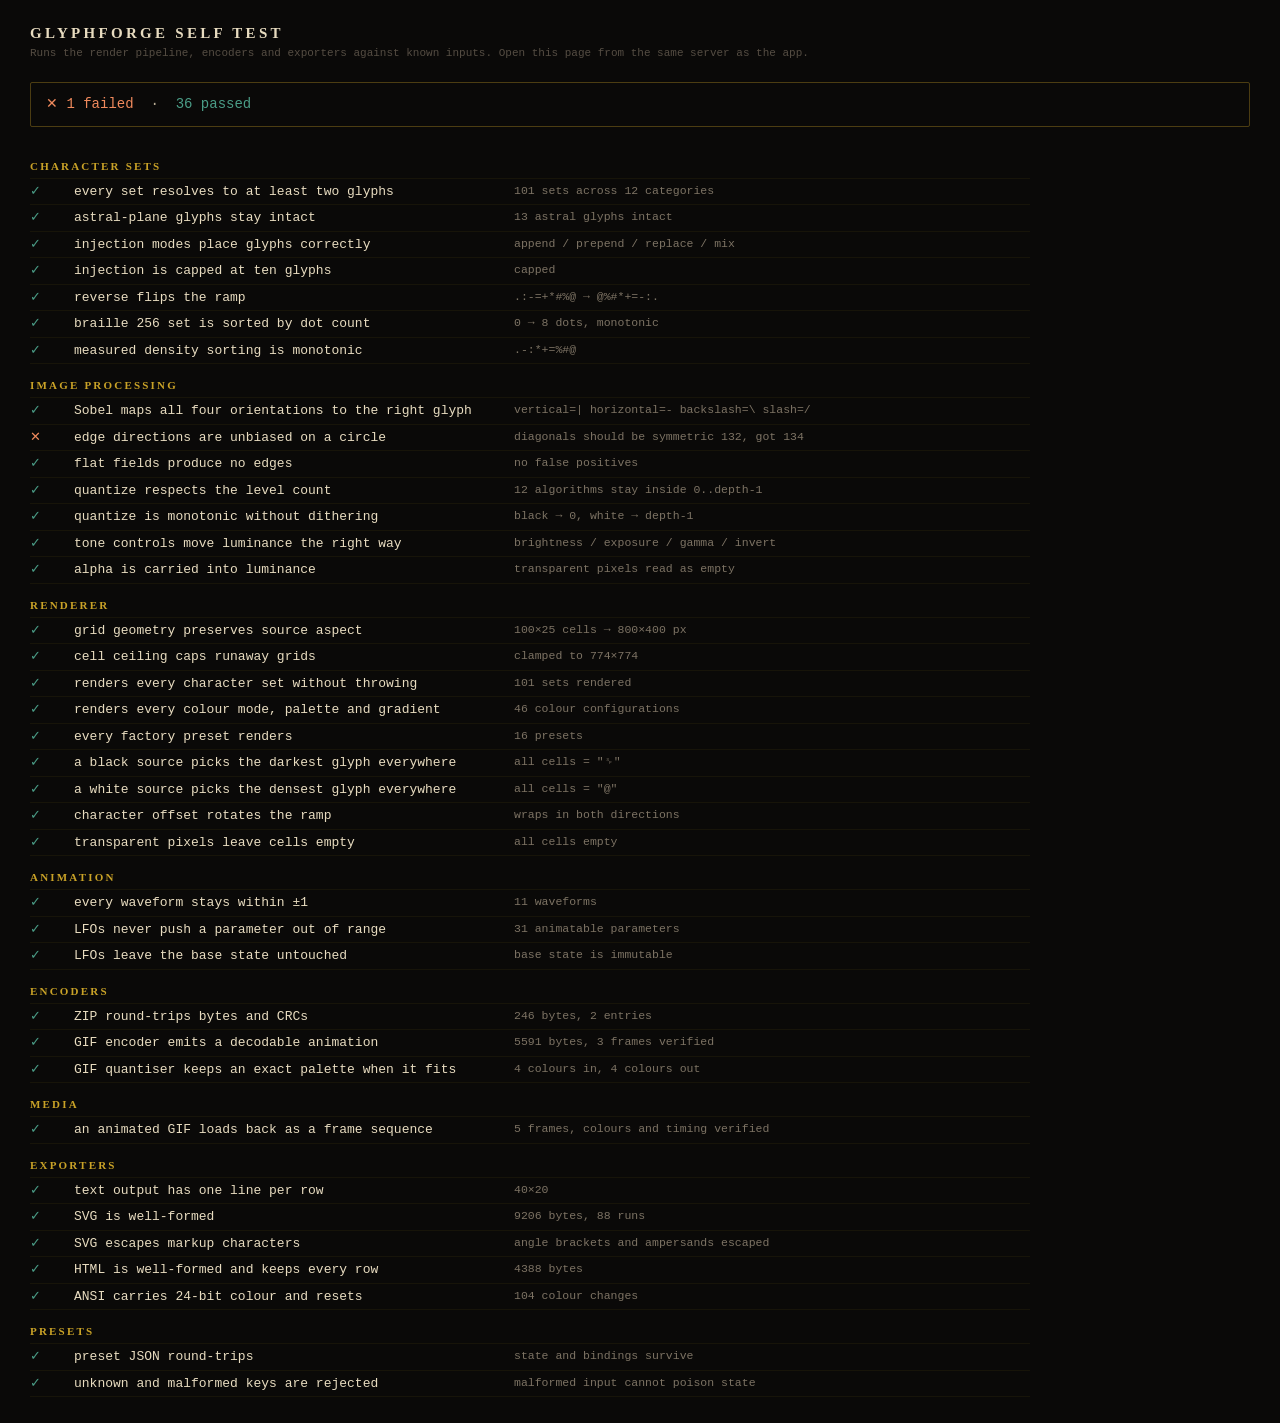
==== tests/test.html @ 23aca5ae "Glyphforge: a browser studio for glyph art A dependency-free ASCII/glyph art generator that runs ent" ====
<!doctype html>
<html lang="en">
<head>
<meta charset="utf-8">
<title>Glyphforge — self test</title>
<style>
  body { background:#0a0908; color:#b8ac94; font:13px/1.5 'IBM Plex Mono',Consolas,monospace; margin:0; padding:26px 30px; }
  h1 { font:600 15px/1 Georgia,serif; letter-spacing:.22em; text-transform:uppercase; color:#e8dcc0; margin:0 0 4px; }
  .sub { color:#554d43; font-size:11px; margin-bottom:20px; }
  #summary { padding:11px 15px; border:1px solid rgba(201,162,39,.34); border-radius:2px; margin-bottom:18px; font-size:14px; }
  .ok  { color:#4a9c86; }
  .bad { color:#f08a5d; }
  table { border-collapse:collapse; width:100%; max-width:1000px; }
  td { padding:3px 10px 3px 0; vertical-align:top; border-bottom:1px solid rgba(201,162,39,.07); }
  td.s { width:34px; }
  td.n { color:#e8dcc0; width:44%; }
  td.d { color:#7d7364; font-size:11.5px; }
  .group { color:#c9a227; font:600 11px/1 Georgia,serif; letter-spacing:.2em; text-transform:uppercase; padding:16px 0 6px; }
</style>
</head>
<body>
<h1>Glyphforge self test</h1>
<div class="sub">Runs the render pipeline, encoders and exporters against known inputs. Open this page from the same server as the app.</div>
<div id="summary">running…</div>
<table id="rows"></table>

<script src="../js/charsets.js"></script>
<script src="../js/palettes.js"></script>
<script src="../js/imageproc.js"></script>
<script src="../js/renderer.js"></script>
<script src="../js/media.js"></script>
<script src="../js/params.js"></script>
<script src="../js/anim.js"></script>
<script src="../js/lib/zip.js"></script>
<script src="../js/lib/gifenc.js"></script>
<script src="../js/exporters.js"></script>
<script src="../js/presets.js"></script>
<script>
(function () {
  'use strict';
  var rows = document.getElementById('rows');
  var pass = 0, fail = 0;

  function group(name) {
    var tr = rows.insertRow();
    var td = tr.insertCell();
    td.colSpan = 3;
    td.className = 'group';
    td.textContent = name;
  }

  var pending = 0;

  function check(name, fn) {
    var row = add('…', '', name, 'running');
    var r;
    try {
      r = fn();
    } catch (e) {
      fail++;
      set(row, '✕', 'bad', e.message);
      return;
    }
    // Several checks decode a blob, which is asynchronous.
    if (r && typeof r.then === 'function') {
      pending++;
      r.then(function (msg) {
        pass++;
        set(row, '✓', 'ok', msg == null || msg === true ? '' : String(msg));
      }, function (e) {
        fail++;
        set(row, '✕', 'bad', e.message);
      }).then(function () { pending--; summarise(); });
    } else {
      pass++;
      set(row, '✓', 'ok', r == null || r === true ? '' : String(r));
    }
  }

  function add(sym, cls, name, detail) {
    var tr = rows.insertRow();
    var a = tr.insertCell(); a.className = 's ' + cls; a.textContent = sym;
    var b = tr.insertCell(); b.className = 'n'; b.textContent = name;
    var c = tr.insertCell(); c.className = 'd'; c.textContent = detail || '';
    return { sym: a, detail: c };
  }

  function set(row, sym, cls, detail) {
    row.sym.className = 's ' + cls;
    row.sym.textContent = sym;
    row.detail.className = 'd' + (cls === 'bad' ? ' bad' : '');
    row.detail.textContent = detail || '';
  }

  function summarise() {
    if (pending > 0) return;
    var s = document.getElementById('summary');
    s.innerHTML = fail === 0
      ? '<span class="ok">✓ all ' + pass + ' checks passed</span>'
      : '<span class="bad">✕ ' + fail + ' failed</span> &nbsp;·&nbsp; <span class="ok">' + pass + ' passed</span>';
  }

  function assert(cond, msg) { if (!cond) throw new Error(msg || 'assertion failed'); }
  function eq(a, b, msg) { if (a !== b) throw new Error((msg || 'expected') + ' ' + JSON.stringify(b) + ', got ' + JSON.stringify(a)); }

  var scratch = document.createElement('canvas');
  var sctx = scratch.getContext('2d', { willReadFrequently: true });
  var source = SS.media.buildDefault();

  /* ── character sets ───────────────────────────────────────────── */
  group('Character sets');

  check('every set resolves to at least two glyphs', function () {
    SS.charsets.ALL.forEach(function (s) {
      var g = SS.charsets.resolve({ setId: s.id, custom: '', injectMode: 'mix' });
      assert(g.length >= 2, s.id + ' resolved to ' + g.length);
      assert(g.every(function (x) { return typeof x === 'string' && x.length > 0; }), s.id + ' has an empty glyph');
    });
    return SS.charsets.count + ' sets across ' + SS.charsets.CATEGORIES.length + ' categories';
  });

  check('astral-plane glyphs stay intact', function () {
    var cards = SS.charsets.BY_ID.cardsBack;
    assert(cards, 'cards set missing');
    // Surrogate pairs must survive as single entries, not be split in half.
    var multi = cards.glyphs.filter(function (g) { return g.codePointAt(0) > 0xFFFF; });
    assert(multi.length > 0, 'no astral glyphs found');
    assert(!cards.glyphs.some(function (g) {
      var c = g.charCodeAt(0);
      return c >= 0xDC00 && c <= 0xDFFF;   // a lone low surrogate = split pair
    }), 'a surrogate pair was split');
    return multi.length + ' astral glyphs intact';
  });

  check('injection modes place glyphs correctly', function () {
    var base = SS.charsets.BY_ID.std10.glyphs.length;
    var app = SS.charsets.resolve({ setId: 'std10', custom: 'AB', injectMode: 'append' });
    eq(app.length, base + 2, 'append length');
    eq(app[app.length - 1], 'B', 'append tail');
    var pre = SS.charsets.resolve({ setId: 'std10', custom: 'AB', injectMode: 'prepend' });
    eq(pre[0], 'A', 'prepend head');
    var rep = SS.charsets.resolve({ setId: 'std10', custom: 'AB', injectMode: 'replace' });
    eq(rep.length, 2, 'replace length');
    var mix = SS.charsets.resolve({ setId: 'std10', custom: 'AB', injectMode: 'mix' });
    eq(mix.length, base + 2, 'mix length');
    assert(mix.indexOf('A') > 0 && mix.indexOf('A') < mix.length - 1, 'mix should not land at an end');
    return 'append / prepend / replace / mix';
  });

  check('injection is capped at ten glyphs', function () {
    var r = SS.charsets.resolve({ setId: 'std10', custom: 'ABCDEFGHIJKLMNOP', injectMode: 'replace' });
    eq(r.length, 10, 'cap');
    return 'capped';
  });

  check('reverse flips the ramp', function () {
    var f = SS.charsets.resolve({ setId: 'std10', custom: '', injectMode: 'mix' });
    var r = SS.charsets.resolve({ setId: 'std10', custom: '', injectMode: 'mix', reverse: true });
    eq(r[0], f[f.length - 1], 'first of reversed');
    return f.join('') + '  →  ' + r.join('');
  });

  check('braille 256 set is sorted by dot count', function () {
    var g = SS.charsets.BY_ID.brDensity.glyphs;
    eq(g.length, 256, 'length');
    function dots(ch) {
      var n = ch.codePointAt(0) - 0x2800, c = 0;
      while (n) { c += n & 1; n >>= 1; }
      return c;
    }
    for (var i = 1; i < g.length; i++) {
      assert(dots(g[i]) >= dots(g[i - 1]), 'not monotonic at ' + i);
    }
    return '0 → 8 dots, monotonic';
  });

  check('measured density sorting is monotonic', function () {
    var sorted = SS.charsets.sortByDensity(Array.from(' .:-=+*#%@'), 'Consolas, monospace');
    var m = SS.charsets.measureDensity(sorted, 'Consolas, monospace');
    for (var i = 1; i < m.length; i++) assert(m[i].v >= m[i - 1].v, 'not monotonic at ' + i);
    eq(sorted[0], ' ', 'space should be lightest');
    return sorted.join('');
  });

  /* ── image processing ─────────────────────────────────────────── */
  group('Image processing');

  check('Sobel maps all four orientations to the right glyph', function () {
    var S = 120;
    function luma(fn) {
      var a = new Float32Array(S * S);
      for (var y = 0; y < S; y++) for (var x = 0; x < S; x++) a[y * S + x] = fn(x, y) ? 1 : 0;
      return a;
    }
    // EDGE_SETS list glyphs as [horizontal, /, vertical, \].
    var cases = [
      ['vertical', function (x) { return x > S / 2; }, 2],
      ['horizontal', function (x, y) { return y > S / 2; }, 0],
      ['backslash', function (x, y) { return (x - y) < 0; }, 3],
      ['slash', function (x, y) { return (x + y) > S; }, 1]
    ];
    var report = [];
    cases.forEach(function (c) {
      var r = SS.imageproc.sobelCells(luma(c[1]), S, S, 12, 12, 0.2, 0);
      var tally = [0, 0, 0, 0], total = 0;
      for (var i = 0; i < r.dir.length; i++) {
        if (r.dir[i] < 0) continue;
        tally[r.dir[i]]++; total++;
      }
      assert(total > 0, c[0] + ': no edges detected at all');
      var best = tally.indexOf(Math.max.apply(null, tally));
      eq(best, c[2], c[0] + ' should pick bucket');
      assert(tally[best] === total, c[0] + ': mixed directions ' + tally.join('/'));
      report.push(c[0] + '=' + Array.from('-/|\\')[best]);
    });
    return report.join('  ');
  });

  check('edge directions are unbiased on a circle', function () {
    // A full circumference should hit all four directions equally. This is the
    // regression guard for sampling the edge pass on the anisotropic cell
    // lattice, which used to tip almost everything to horizontal.
    var cv = document.createElement('canvas');
    cv.width = cv.height = 600;
    var c = cv.getContext('2d');
    c.fillStyle = '#000'; c.fillRect(0, 0, 600, 600);
    c.fillStyle = '#fff'; c.beginPath(); c.arc(300, 300, 200, 0, Math.PI * 2); c.fill();

    var st = Object.assign(SS.params.defaults(), {
      cols: 120, cellW: 7, aspectLock: true, cellRatio: 1,   // square cells
      edgeMode: 'only', edgeSet: 'ascii', edgeStrength: 2,
      edgeThreshold: 0.25, edgeSuper: 3, contrast: 0
    });
    var g = SS.renderer.render(sctx, { el: cv, width: 600, height: 600 }, st);
    var t = { '-': 0, '/': 0, '|': 0, '\\': 0 }, n = 0;
    for (var i = 0; i < g.chars.length; i++) {
      var ch = g.chars[i];
      if (ch == null) continue;
      assert(ch in t, 'unexpected glyph ' + JSON.stringify(ch));
      t[ch]++; n++;
    }
    assert(n > 200, 'only ' + n + ' edge cells found');
    Object.keys(t).forEach(function (k) {
      var share = t[k] / n;
      assert(share > 0.18 && share < 0.32,
        k + ' took ' + (share * 100).toFixed(1) + '% of the circumference');
    });
    eq(t['/'], t['\\'], 'diagonals should be symmetric');
    return Object.keys(t).map(function (k) {
      return k + ' ' + (t[k] / n * 100).toFixed(0) + '%';
    }).join('  ');
  });

  check('flat fields produce no edges', function () {
    var S = 60;
    var flat = new Float32Array(S * S).fill(0.5);
    var r = SS.imageproc.sobelCells(flat, S, S, 10, 10, 0.2, 0);
    var n = 0;
    for (var i = 0; i < r.dir.length; i++) if (r.dir[i] >= 0) n++;
    eq(n, 0, 'edge cells on a flat field');
    return 'no false positives';
  });

  check('quantize respects the level count', function () {
    var n = 400;
    var luma = new Float32Array(n);
    for (var i = 0; i < n; i++) luma[i] = i / (n - 1);
    ['none', 'floyd', 'atkinson', 'jarvis', 'stucki', 'burkes', 'sierra',
     'bayer2', 'bayer4', 'bayer8', 'bayer16', 'noise'].forEach(function (mode) {
      var out = SS.imageproc.quantize(luma, 20, 20, 6, mode, 1);
      for (var k = 0; k < out.length; k++) {
        assert(out[k] >= 0 && out[k] <= 5, mode + ' produced level ' + out[k] + ' outside 0..5');
      }
    });
    return '12 algorithms stay inside 0..depth-1';
  });

  check('quantize is monotonic without dithering', function () {
    var n = 256;
    var luma = new Float32Array(n);
    for (var i = 0; i < n; i++) luma[i] = i / (n - 1);
    var out = SS.imageproc.quantize(luma, n, 1, 8, 'none', 1);
    for (var k = 1; k < n; k++) assert(out[k] >= out[k - 1], 'ramp went backwards at ' + k);
    eq(out[0], 0, 'darkest level');
    eq(out[n - 1], 7, 'lightest level');
    return 'black → 0, white → depth-1';
  });

  check('tone controls move luminance the right way', function () {
    function mid(patch) {
      var img = new ImageData(new Uint8ClampedArray([128, 128, 128, 255]), 1, 1);
      SS.imageproc.applyTone(img, Object.assign(SS.params.defaults(), { contrast: 0 }, patch));
      return img.data[0];
    }
    var base = mid({});
    assert(mid({ brightness: 0.3 }) > base, 'brightness up should brighten');
    assert(mid({ brightness: -0.3 }) < base, 'brightness down should darken');
    assert(mid({ exposure: 1 }) > base, 'exposure up should brighten');
    assert(mid({ invert: true }) < base, 'invert should darken mid-grey up');
    eq(mid({ invert: true }), 255 - base, 'invert is exact');
    assert(mid({ gamma: 2 }) > base, 'gamma > 1 lifts midtones');
    return 'brightness / exposure / gamma / invert';
  });

  check('alpha is carried into luminance', function () {
    var img = new ImageData(new Uint8ClampedArray([255, 255, 255, 0, 255, 255, 255, 255]), 2, 1);
    var l = SS.imageproc.toLuma(img, null, 'rec709');
    eq(l[0], 0, 'transparent white');
    eq(l[1], 1, 'opaque white');
    return 'transparent pixels read as empty';
  });

  /* ── renderer ─────────────────────────────────────────────────── */
  group('Renderer');

  check('grid geometry preserves source aspect', function () {
    var st = Object.assign(SS.params.defaults(), { cols: 100, cellW: 8, aspectLock: true, cellRatio: 2 });
    var g = SS.renderer.computeGeometry(st, 1000, 500);      // 2:1 source
    eq(g.cols, 100, 'cols');
    // rows = cols * (srcH/srcW) * (cellW/cellH) = 100 * .5 * .5 = 25
    eq(g.rows, 25, 'rows');
    eq(g.width / g.height, 2, 'output aspect should match the source');
    return g.cols + '×' + g.rows + ' cells → ' + g.width + '×' + g.height + ' px';
  });

  check('cell ceiling caps runaway grids', function () {
    var st = Object.assign(SS.params.defaults(), { cols: 100000, cellW: 1, cellRatio: 1 });
    var g = SS.renderer.computeGeometry(st, 1000, 1000);
    assert(g.cols * g.rows <= SS.renderer.MAX_CELLS, 'exceeded ceiling: ' + g.cols * g.rows);
    return 'clamped to ' + g.cols + '×' + g.rows;
  });

  check('renders every character set without throwing', function () {
    var st = Object.assign(SS.params.defaults(), { cols: 40, cellW: 6 });
    SS.charsets.ALL.forEach(function (s) {
      st.setId = s.id;
      st.depth = Math.min(12, s.glyphs.length);
      var g = SS.renderer.render(sctx, source, st);
      assert(g, s.id + ' returned no grid');
      eq(g.chars.length, g.cols * g.rows, s.id + ' grid size');
    });
    return SS.charsets.count + ' sets rendered';
  });

  check('renders every colour mode, palette and gradient', function () {
    var st = Object.assign(SS.params.defaults(), { cols: 30, cellW: 6 });
    var n = 0;
    ['mono', 'source', 'palette', 'gradient', 'duotone'].forEach(function (m) {
      st.colorMode = m; SS.renderer.render(sctx, source, st); n++;
    });
    st.colorMode = 'palette';
    SS.palettes.PALETTES.forEach(function (p) { st.paletteId = p.id; SS.renderer.render(sctx, source, st); n++; });
    st.colorMode = 'gradient';
    SS.palettes.GRADIENTS.forEach(function (p) { st.gradientId = p.id; SS.renderer.render(sctx, source, st); n++; });
    return n + ' colour configurations';
  });

  check('every factory preset renders', function () {
    SS.presets.FACTORY.forEach(function (p) {
      var ex = SS.presets.expand(p);
      var st = Object.assign(ex.state, { cols: 50 });
      var g = SS.renderer.render(sctx, source, st);
      assert(g, p.name + ' produced no grid');
    });
    return SS.presets.FACTORY.length + ' presets';
  });

  check('a black source picks the darkest glyph everywhere', function () {
    var cv = document.createElement('canvas');
    cv.width = cv.height = 64;
    var c = cv.getContext('2d');
    c.fillStyle = '#000'; c.fillRect(0, 0, 64, 64);
    var st = Object.assign(SS.params.defaults(), {
      cols: 20, cellW: 6, setId: 'std10', depth: 10,
      contrast: 0, dither: 'none', edgeMode: 'off'
    });
    var g = SS.renderer.render(sctx, { el: cv, width: 64, height: 64 }, st);
    var glyphs = SS.charsets.BY_ID.std10.glyphs;
    for (var i = 0; i < g.chars.length; i++) eq(g.chars[i], glyphs[0], 'cell ' + i);
    return 'all cells = "' + glyphs[0].replace(' ', '␠') + '"';
  });

  check('a white source picks the densest glyph everywhere', function () {
    var cv = document.createElement('canvas');
    cv.width = cv.height = 64;
    var c = cv.getContext('2d');
    c.fillStyle = '#fff'; c.fillRect(0, 0, 64, 64);
    var st = Object.assign(SS.params.defaults(), {
      cols: 20, cellW: 6, setId: 'std10', depth: 10,
      contrast: 0, dither: 'none', edgeMode: 'off'
    });
    var g = SS.renderer.render(sctx, { el: cv, width: 64, height: 64 }, st);
    var glyphs = SS.charsets.BY_ID.std10.glyphs;
    for (var i = 0; i < g.chars.length; i++) eq(g.chars[i], glyphs[glyphs.length - 1], 'cell ' + i);
    return 'all cells = "' + glyphs[glyphs.length - 1] + '"';
  });

  check('character offset rotates the ramp', function () {
    var cv = document.createElement('canvas');
    cv.width = cv.height = 32;
    var c = cv.getContext('2d');
    c.fillStyle = '#000'; c.fillRect(0, 0, 32, 32);
    var base = Object.assign(SS.params.defaults(), {
      cols: 8, cellW: 6, setId: 'std10', depth: 10, contrast: 0, dither: 'none', edgeMode: 'off'
    });
    var glyphs = SS.charsets.BY_ID.std10.glyphs;
    var g0 = SS.renderer.render(sctx, { el: cv, width: 32, height: 32 }, base);
    eq(g0.chars[0], glyphs[0], 'offset 0');
    var g3 = SS.renderer.render(sctx, { el: cv, width: 32, height: 32 }, Object.assign({}, base, { offset: 3 }));
    eq(g3.chars[0], glyphs[3], 'offset 3');
    var gNeg = SS.renderer.render(sctx, { el: cv, width: 32, height: 32 }, Object.assign({}, base, { offset: -1 }));
    eq(gNeg.chars[0], glyphs[glyphs.length - 1], 'offset -1 should wrap');
    return 'wraps in both directions';
  });

  check('transparent pixels leave cells empty', function () {
    var cv = document.createElement('canvas');
    cv.width = cv.height = 32;   // never painted, so fully transparent
    var st = Object.assign(SS.params.defaults(), { cols: 10, cellW: 6, alphaThreshold: 0.5 });
    var g = SS.renderer.render(sctx, { el: cv, width: 32, height: 32 }, st);
    for (var i = 0; i < g.chars.length; i++) eq(g.chars[i], null, 'cell ' + i);
    return 'all cells empty';
  });

  /* ── animation ────────────────────────────────────────────────── */
  group('Animation');

  check('every waveform stays within ±1', function () {
    Object.keys(SS.anim.WAVES).forEach(function (k) {
      var w = SS.anim.WAVES[k];
      for (var i = 0; i <= 400; i++) {
        var v = w(i / 100, 3);
        assert(v >= -1.0001 && v <= 1.0001, k + ' returned ' + v);
        assert(isFinite(v), k + ' returned a non-finite value');
      }
    });
    return Object.keys(SS.anim.WAVES).length + ' waveforms';
  });

  check('LFOs never push a parameter out of range', function () {
    var st = SS.params.defaults();
    SS.params.animatable().forEach(function (p) {
      var b = {};
      b[p.key] = { enabled: true, wave: 'sine', rate: 1, amount: 1, phase: 0, mode: 'sweep', seed: 1 };
      for (var t = 0; t < 4; t += 0.05) {
        var out = SS.anim.apply(st, b, t);
        var max = p.dynamicMax ? p.dynamicMax(st) : p.max;
        assert(out[p.key] >= p.min && out[p.key] <= max,
          p.key + ' hit ' + out[p.key] + ' outside [' + p.min + ',' + max + ']');
      }
    });
    return SS.params.animatable().length + ' animatable parameters';
  });

  check('LFOs leave the base state untouched', function () {
    var st = SS.params.defaults();
    var before = st.gamma;
    SS.anim.apply(st, { gamma: { enabled: true, wave: 'sine', rate: 1, amount: 1, phase: 0.25, mode: 'add', seed: 1 } }, 1.3);
    eq(st.gamma, before, 'base state mutated');
    return 'base state is immutable';
  });

  /* ── encoders ─────────────────────────────────────────────────── */
  group('Encoders');

  check('ZIP round-trips bytes and CRCs', function () {
    var enc = new TextEncoder();
    var payload = enc.encode('hello ▚ glyphforge\nsecond line');
    var blob = SS.zip.build([
      { name: 'a.txt', data: payload },
      { name: 'nested/b.bin', data: new Uint8Array([0, 255, 128, 1, 2, 3]) }
    ]);
    return blob.arrayBuffer().then(function (ab) {
      var u8 = new Uint8Array(ab), dv = new DataView(ab);
      eq(dv.getUint32(0, true), 0x04034b50, 'local header signature');
      eq(dv.getUint32(u8.length - 22, true), 0x06054b50, 'end of central directory signature');
      eq(dv.getUint16(u8.length - 22 + 10, true), 2, 'entry count');
      var nameLen = dv.getUint16(26, true), dataLen = dv.getUint32(18, true);
      eq(new TextDecoder().decode(u8.subarray(30, 30 + nameLen)), 'a.txt', 'first name');
      eq(dv.getUint32(14, true), SS.zip.crc32(payload), 'crc');
      eq(new TextDecoder().decode(u8.subarray(30 + nameLen, 30 + nameLen + dataLen)),
         'hello ▚ glyphforge\nsecond line', 'payload');
      return blob.size + ' bytes, 2 entries';
    });
  });

  check('GIF encoder emits a decodable animation', function () {
    var st = Object.assign(SS.params.defaults(), { cols: 24, cellW: 6, colorMode: 'gradient' });
    var frames = [];
    for (var i = 0; i < 3; i++) {
      st.offset = i * 3;
      SS.renderer.render(sctx, source, st);
      frames.push(sctx.getImageData(0, 0, scratch.width, scratch.height).data);
    }
    // Snapshot the size now: later checks reuse `scratch` and will resize it
    // before these async assertions run.
    var W = scratch.width, H = scratch.height;
    var pal = SS.gifenc.quantize(frames, 64);
    assert(pal.length / 3 <= 64, 'palette overflowed: ' + pal.length / 3);
    var enc = new SS.gifenc.Encoder(W, H, { loop: 0, palette: pal });
    frames.forEach(function (f) { enc.addFrame(f, 100); });
    var blob = enc.finish();

    return blob.arrayBuffer().then(function (ab) {
      var u8 = new Uint8Array(ab), dv = new DataView(ab);
      eq(new TextDecoder().decode(u8.subarray(0, 6)), 'GIF89a', 'header');
      eq(dv.getUint16(6, true), W, 'logical width');
      eq(dv.getUint16(8, true), H, 'logical height');
      eq(u8[u8.length - 1], 0x3B, 'trailer');

      if (typeof ImageDecoder !== 'function') return 'encoded ' + blob.size + ' bytes (no ImageDecoder to verify frames)';
      var dec = new ImageDecoder({ data: ab, type: 'image/gif' });
      return dec.tracks.ready.then(function () {
        return dec.completed;
      }).then(function () {
        var track = dec.tracks.selectedTrack;
        eq(track.frameCount, 3, 'frame count');
        assert(track.animated, 'should be animated');
        return dec.decode({ frameIndex: 1 });
      }).then(function (r) {
        eq(r.image.displayWidth, W, 'decoded width');
        eq(r.image.duration, 100000, 'frame duration (µs)');
        r.image.close();
        dec.close();
        return blob.size + ' bytes, 3 frames verified';
      });
    });
  });

  check('GIF quantiser keeps an exact palette when it fits', function () {
    // 4 distinct colours must survive untouched.
    var px = new Uint8ClampedArray(4 * 4);
    [[255, 0, 0], [0, 255, 0], [0, 0, 255], [17, 17, 17]].forEach(function (c, i) {
      px[i * 4] = c[0]; px[i * 4 + 1] = c[1]; px[i * 4 + 2] = c[2]; px[i * 4 + 3] = 255;
    });
    var pal = SS.gifenc.quantize(px, 256, 1);
    eq(pal.length / 3, 4, 'palette size');
    return '4 colours in, 4 colours out';
  });

  /* ── media ────────────────────────────────────────────────────── */
  group('Media');

  check('an animated GIF loads back as a frame sequence', function () {
    if (!SS.media.hasImageDecoder()) return 'skipped — no ImageDecoder in this browser';

    // Encode a 5-frame GIF with our own encoder, then load it through the real
    // media path. Guards the ImageDecoder handshake: reading selectedTrack
    // before tracks.ready silently turns every animation into a still.
    var cv = document.createElement('canvas');
    cv.width = 120; cv.height = 90;
    var c = cv.getContext('2d', { willReadFrequently: true });
    var colours = ['#f00', '#0f0', '#00f', '#ff0', '#0ff'];
    var datas = [];
    for (var i = 0; i < 5; i++) {
      c.fillStyle = '#000'; c.fillRect(0, 0, 120, 90);
      c.fillStyle = colours[i]; c.fillRect(i * 20, 20, 40, 50);
      datas.push(c.getImageData(0, 0, 120, 90).data);
    }
    var enc = new SS.gifenc.Encoder(120, 90, { loop: 0, palette: SS.gifenc.quantize(datas, 32) });
    datas.forEach(function (d) { enc.addFrame(d, 80); });
    var file = new File([enc.finish()], 'roundtrip.gif', { type: 'image/gif' });

    return SS.media.loadFiles([file]).then(function (src) {
      eq(src.kind, 'animation', 'source kind');
      eq(src.frameCount, 5, 'frame count');
      eq(src.width + 'x' + src.height, '120x90', 'dimensions');
      assert(Math.abs(src.duration - 0.4) < 0.01, 'duration was ' + src.duration);
      assert(typeof src.advance === 'function', 'sequence sources must expose advance()');

      // Each frame must carry its own colour block in the right place.
      var probe = document.createElement('canvas');
      probe.width = 120; probe.height = 90;
      var pc = probe.getContext('2d', { willReadFrequently: true });
      var expect = [[255, 0, 0], [0, 255, 0], [0, 0, 255], [255, 255, 0], [0, 255, 255]];
      for (var k = 0; k < 5; k++) {
        src.frameIndex = k;
        pc.clearRect(0, 0, 120, 90);
        pc.drawImage(src.el, 0, 0);
        var d = pc.getImageData(30 + k * 20, 45, 1, 1).data;
        eq(d[0] + ',' + d[1] + ',' + d[2], expect[k].join(','), 'frame ' + k + ' colour');
      }

      // The clock must land on the right frame.
      src.play(); src.time = 0; src.advance(0.25);
      eq(src.frameIndex, 3, 'frame at t=0.25s (80ms frames)');

      src.dispose();
      return '5 frames, colours and timing verified';
    });
  });

  /* ── exporters ────────────────────────────────────────────────── */
  group('Exporters');

  var grid = (function () {
    var st = Object.assign(SS.params.defaults(), { cols: 40, cellW: 7, colorMode: 'palette', paletteId: 'pico8' });
    window.__st = st;
    return SS.renderer.render(sctx, source, st);
  })();

  check('text output has one line per row', function () {
    var txt = SS.renderer.gridToText(grid, false);
    var lines = txt.split('\n');
    eq(lines.length, grid.rows, 'line count');
    lines.forEach(function (l, i) {
      eq(Array.from(l).length, grid.cols, 'line ' + i + ' width');
    });
    return grid.cols + '×' + grid.rows;
  });

  check('SVG is well-formed', function () {
    var svg = SS.exporters.toSVG(grid, window.__st);
    var doc = new DOMParser().parseFromString(svg, 'image/svg+xml');
    assert(!doc.querySelector('parsererror'), 'XML parse error');
    assert(doc.querySelectorAll('text').length > 0, 'no text runs');
    eq(doc.documentElement.getAttribute('width'), String(grid.width + (window.__st.padding | 0) * 2), 'width');
    return svg.length + ' bytes, ' + doc.querySelectorAll('text').length + ' runs';
  });

  check('SVG escapes markup characters', function () {
    var st = Object.assign({}, window.__st, { setId: 'punct', customChars: '<&>"', injectMode: 'append', depth: 12 });
    var g = SS.renderer.render(sctx, source, st);
    var svg = SS.exporters.toSVG(g, st);
    assert(svg.indexOf('<text') >= 0, 'no text elements');
    var doc = new DOMParser().parseFromString(svg, 'image/svg+xml');
    assert(!doc.querySelector('parsererror'), 'raw < or & leaked into the SVG');
    return 'angle brackets and ampersands escaped';
  });

  check('HTML is well-formed and keeps every row', function () {
    var html = SS.exporters.toHTML(grid, window.__st);
    var doc = new DOMParser().parseFromString(html, 'text/html');
    var pre = doc.querySelector('pre');
    assert(pre, 'no <pre>');
    eq(pre.textContent.split('\n').length, grid.rows, 'row count');
    return html.length + ' bytes';
  });

  check('ANSI carries 24-bit colour and resets', function () {
    var ansi = SS.exporters.toANSI(grid, true, '#0a0908');
    assert(ansi.indexOf('[38;2;') > 0, 'no foreground colour escapes');
    assert(ansi.indexOf('[48;2;') === 0, 'no background escape at the start');
    assert(/\[0m\n$/.test(ansi), 'missing trailing reset');
    return (ansi.match(/\[38;2;/g) || []).length + ' colour changes';
  });

  /* ── presets ──────────────────────────────────────────────────── */
  group('Presets');

  check('preset JSON round-trips', function () {
    var st = SS.params.defaults();
    st.setId = 'runes'; st.depth = 14; st.fgColor = '#ff8800';
    var b = { gamma: SS.anim.defaultBinding() };
    var json = SS.presets.toJSON('round trip', st, b);
    var back = SS.presets.expand(JSON.parse(json));
    eq(back.state.setId, 'runes', 'setId');
    eq(back.state.depth, 14, 'depth');
    eq(back.state.fgColor, '#ff8800', 'colour');
    assert(back.bindings.gamma && back.bindings.gamma.enabled, 'binding lost');
    return 'state and bindings survive';
  });

  check('unknown and malformed keys are rejected', function () {
    var s = SS.params.sanitize({
      setId: 'not-a-real-set',
      depth: 'banana',
      invert: 'yes',
      fgColor: 'javascript:alert(1)',
      __proto__hack: 'x',
      cols: 999999
    });
    eq(s.setId, SS.params.BY_KEY.setId.def, 'bad select falls back to default');
    eq(s.depth, SS.params.BY_KEY.depth.def, 'non-numeric falls back to default');
    eq(s.invert, true, 'truthy string coerces to boolean');
    eq(s.fgColor, SS.params.BY_KEY.fgColor.def, 'non-hex colour rejected');
    assert(!('__proto__hack' in s) || SS.params.BY_KEY.__proto__hack === undefined, 'unknown key leaked');
    eq(s.cols, 999999, 'numbers pass through (clamped later by geometry)');
    return 'malformed input cannot poison state';
  });

  /* ── done ─────────────────────────────────────────────────────── */
  summarise();
})();
</script>
</body>
</html>
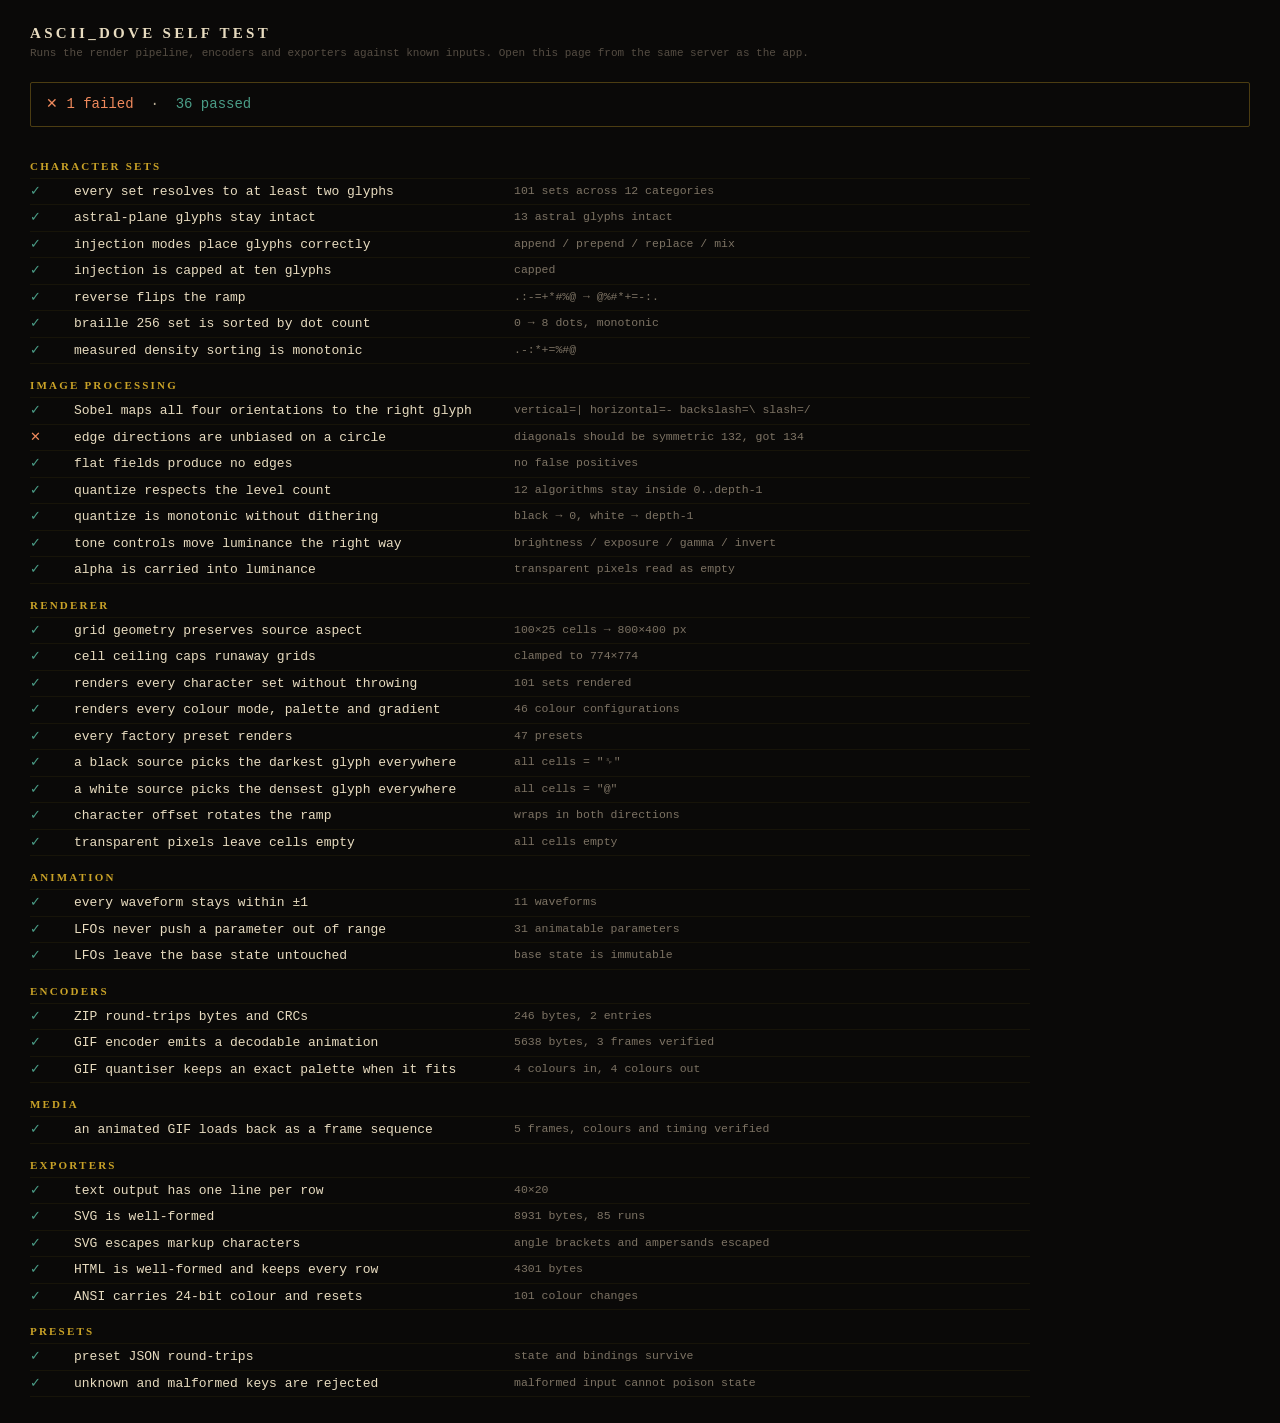
==== commit 1c46f48d: "Rebrand to ASCII_DOVE and add 31 presets Presets go from 16 to 47, grouped into Terminal, Print, Lin" ====
--- a/tests/test.html
+++ b/tests/test.html
@@ -2,7 +2,7 @@
 <html lang="en">
 <head>
 <meta charset="utf-8">
-<title>Glyphforge — self test</title>
+<title>ASCII_DOVE — self test</title>
 <style>
   body { background:#0a0908; color:#b8ac94; font:13px/1.5 'IBM Plex Mono',Consolas,monospace; margin:0; padding:26px 30px; }
   h1 { font:600 15px/1 Georgia,serif; letter-spacing:.22em; text-transform:uppercase; color:#e8dcc0; margin:0 0 4px; }
@@ -19,7 +19,7 @@
 </style>
 </head>
 <body>
-<h1>Glyphforge self test</h1>
+<h1>ASCII_DOVE self test</h1>
 <div class="sub">Runs the render pipeline, encoders and exporters against known inputs. Open this page from the same server as the app.</div>
 <div id="summary">running…</div>
 <table id="rows"></table>
@@ -465,7 +465,7 @@
 
   check('ZIP round-trips bytes and CRCs', function () {
     var enc = new TextEncoder();
-    var payload = enc.encode('hello ▚ glyphforge\nsecond line');
+    var payload = enc.encode('hello ▚ ascii_dove\nsecond line');
     var blob = SS.zip.build([
       { name: 'a.txt', data: payload },
       { name: 'nested/b.bin', data: new Uint8Array([0, 255, 128, 1, 2, 3]) }
@@ -479,7 +479,7 @@
       eq(new TextDecoder().decode(u8.subarray(30, 30 + nameLen)), 'a.txt', 'first name');
       eq(dv.getUint32(14, true), SS.zip.crc32(payload), 'crc');
       eq(new TextDecoder().decode(u8.subarray(30 + nameLen, 30 + nameLen + dataLen)),
-         'hello ▚ glyphforge\nsecond line', 'payload');
+         'hello ▚ ascii_dove\nsecond line', 'payload');
       return blob.size + ' bytes, 2 entries';
     });
   });
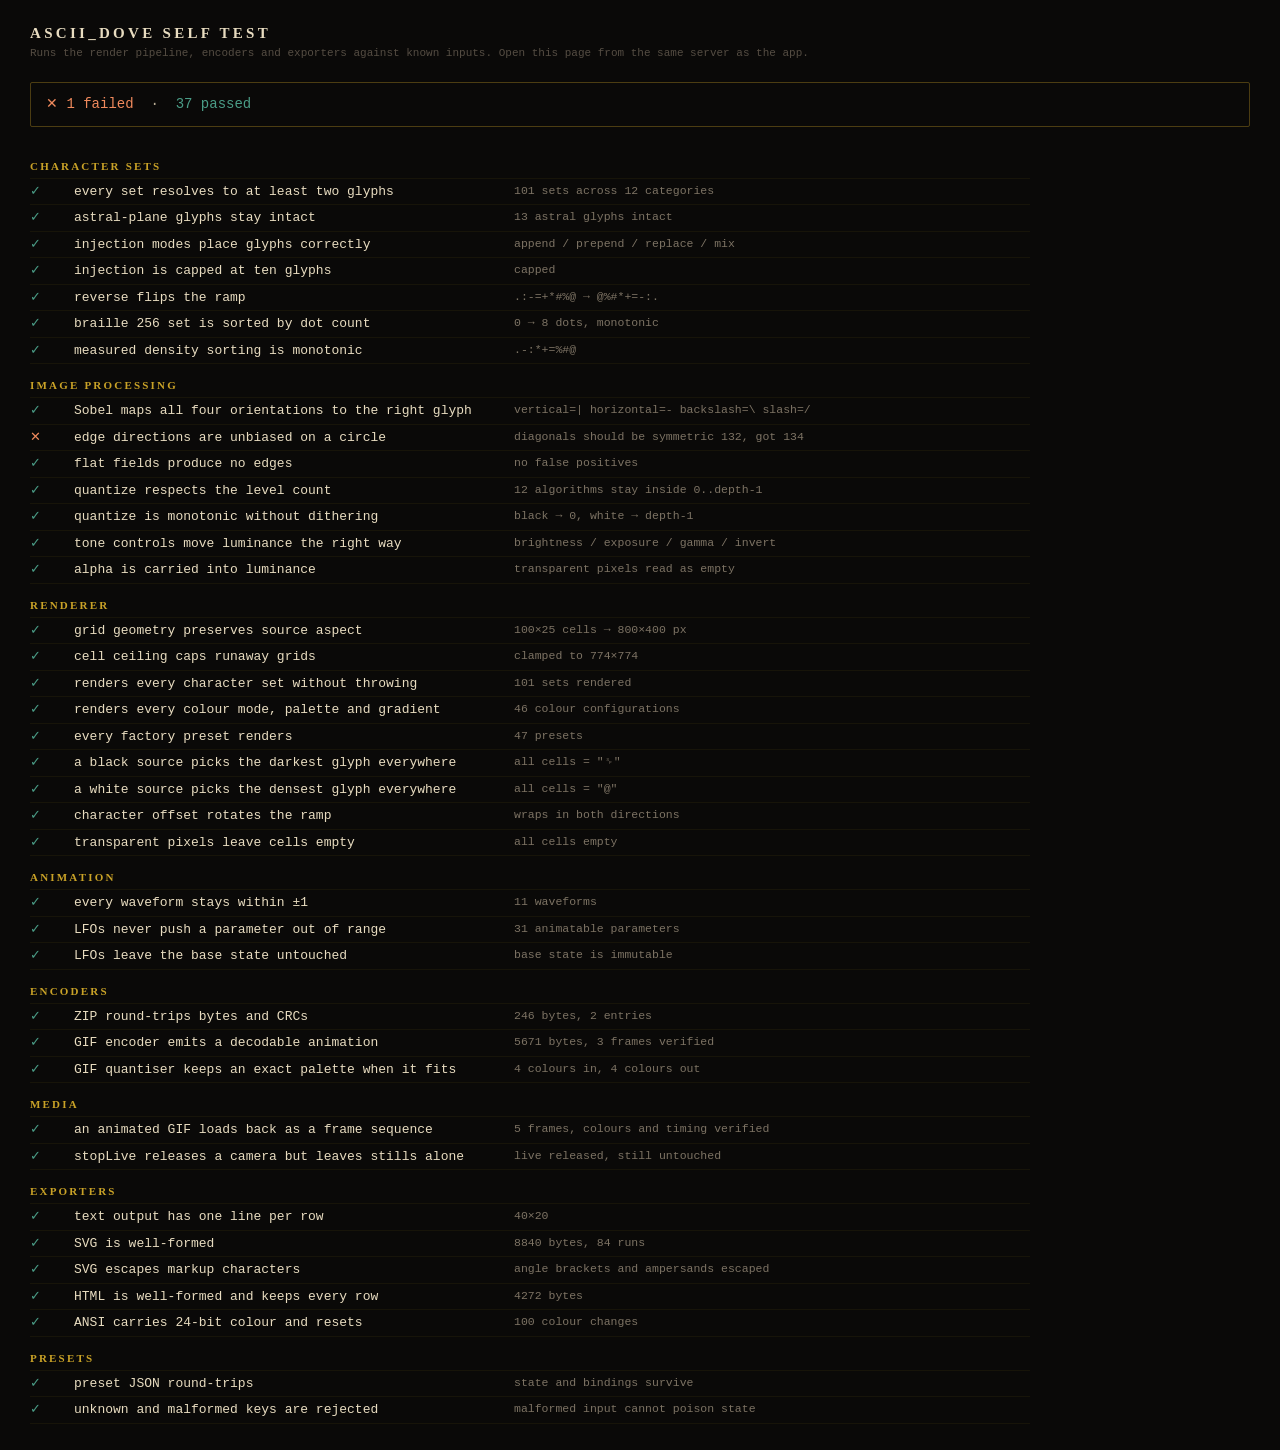
==== commit 7316e40a: "Fix camera flip on mobile Tapping Camera a second time to switch cameras failed. startWebcam().then(" ====
--- a/tests/test.html
+++ b/tests/test.html
@@ -590,6 +590,37 @@
     });
   });
 
+  check('stopLive releases a camera but leaves stills alone', function () {
+    // Switching cameras on a phone fails unless the running one is released
+    // first — it cannot serve two at once.
+    var disposed = 0;
+    function fake(live) {
+      return { kind: live ? 'webcam' : 'image', el: document.createElement('canvas'),
+               width: 8, height: 8, live: live, animated: !!live,
+               duration: 0, time: 0, paused: true,
+               play: function () {}, pause: function () {}, seek: function () {},
+               dispose: function () { disposed++; } };
+    }
+
+    var before = SS.media.current;
+
+    SS.media.setSource(fake(false));
+    eq(SS.media.stopLive(), false, 'a still is not a live source');
+    eq(disposed, 0, 'still must not be disposed');
+    assert(SS.media.current, 'still should remain current');
+
+    // Reset after the swap: setSource disposes the outgoing still, which would
+    // otherwise be counted against the camera.
+    SS.media.setSource(fake(true));
+    disposed = 0;
+    eq(SS.media.stopLive(), true, 'a camera is a live source');
+    eq(disposed, 1, 'camera should be disposed exactly once');
+    eq(SS.media.current, null, 'current must be cleared so nothing draws a dead stream');
+
+    if (before) SS.media.setSource(before);
+    return 'live released, still untouched';
+  });
+
   /* ── exporters ────────────────────────────────────────────────── */
   group('Exporters');
 
